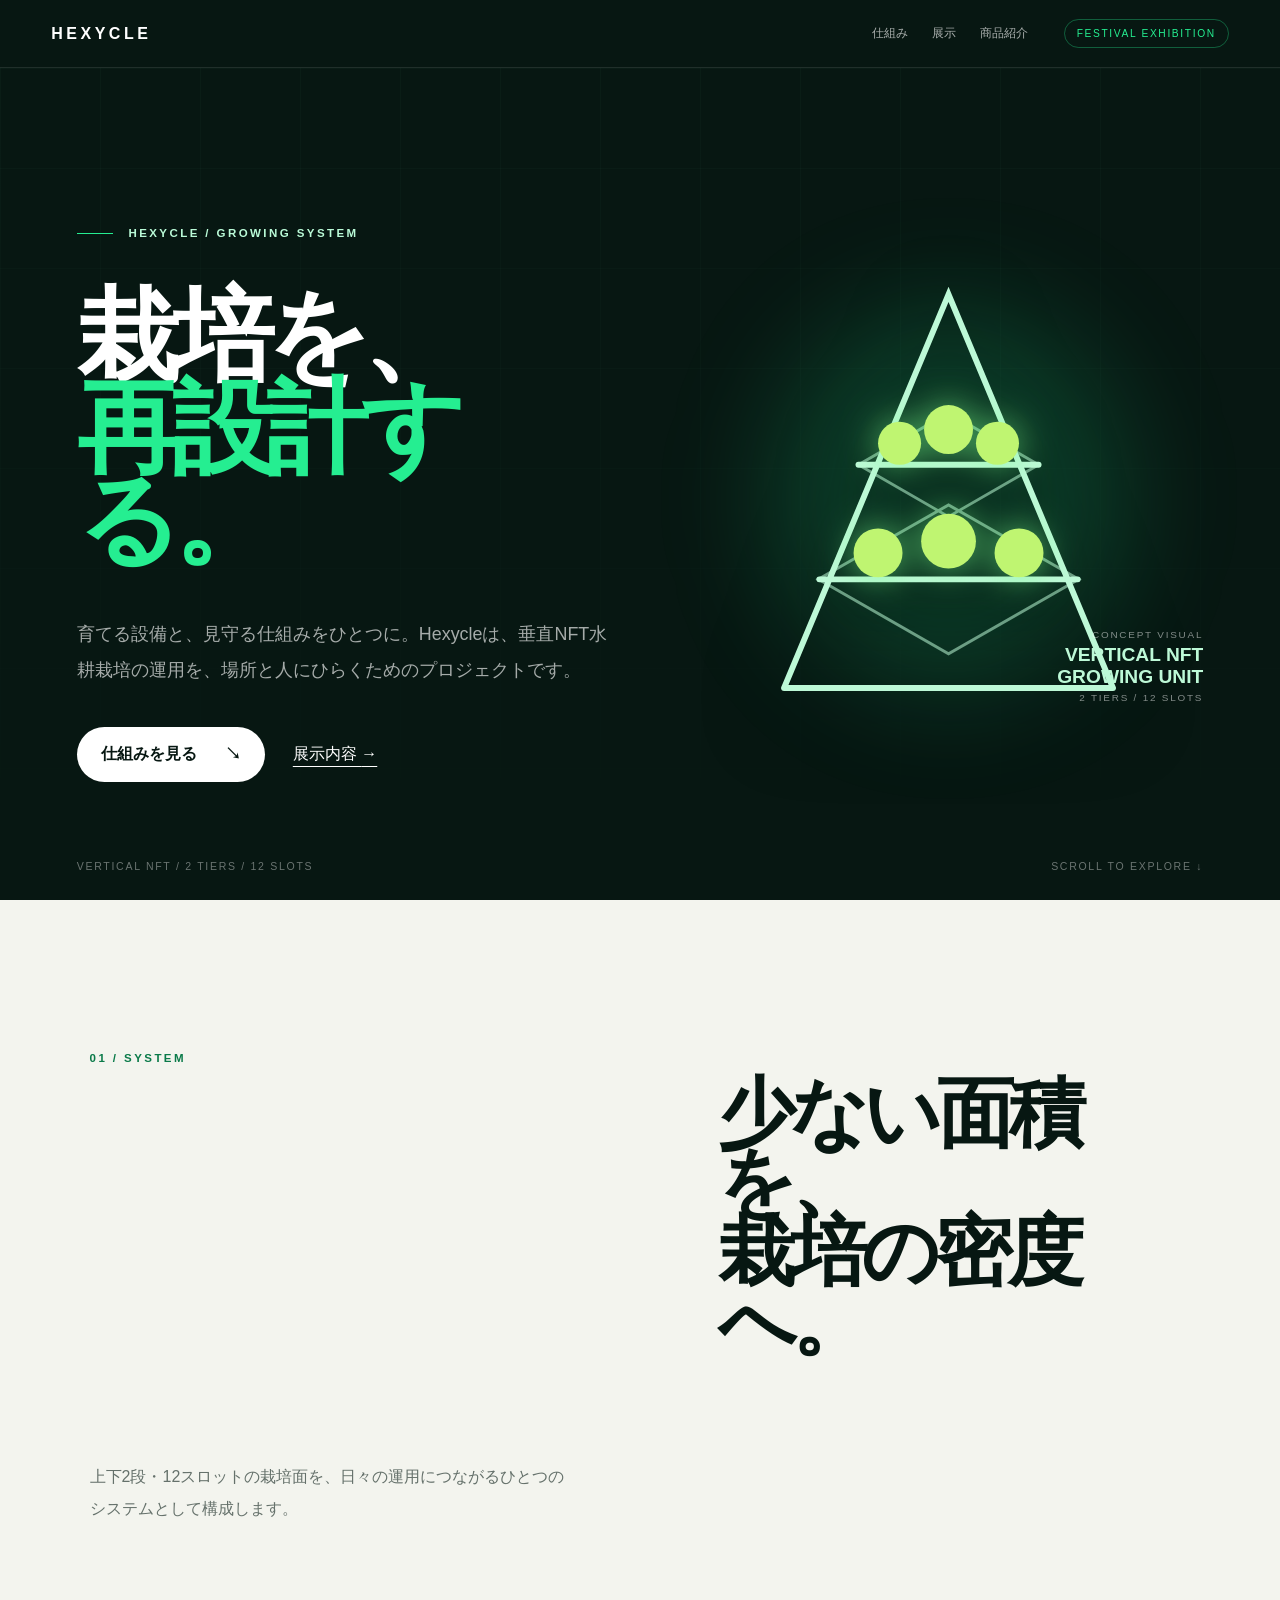
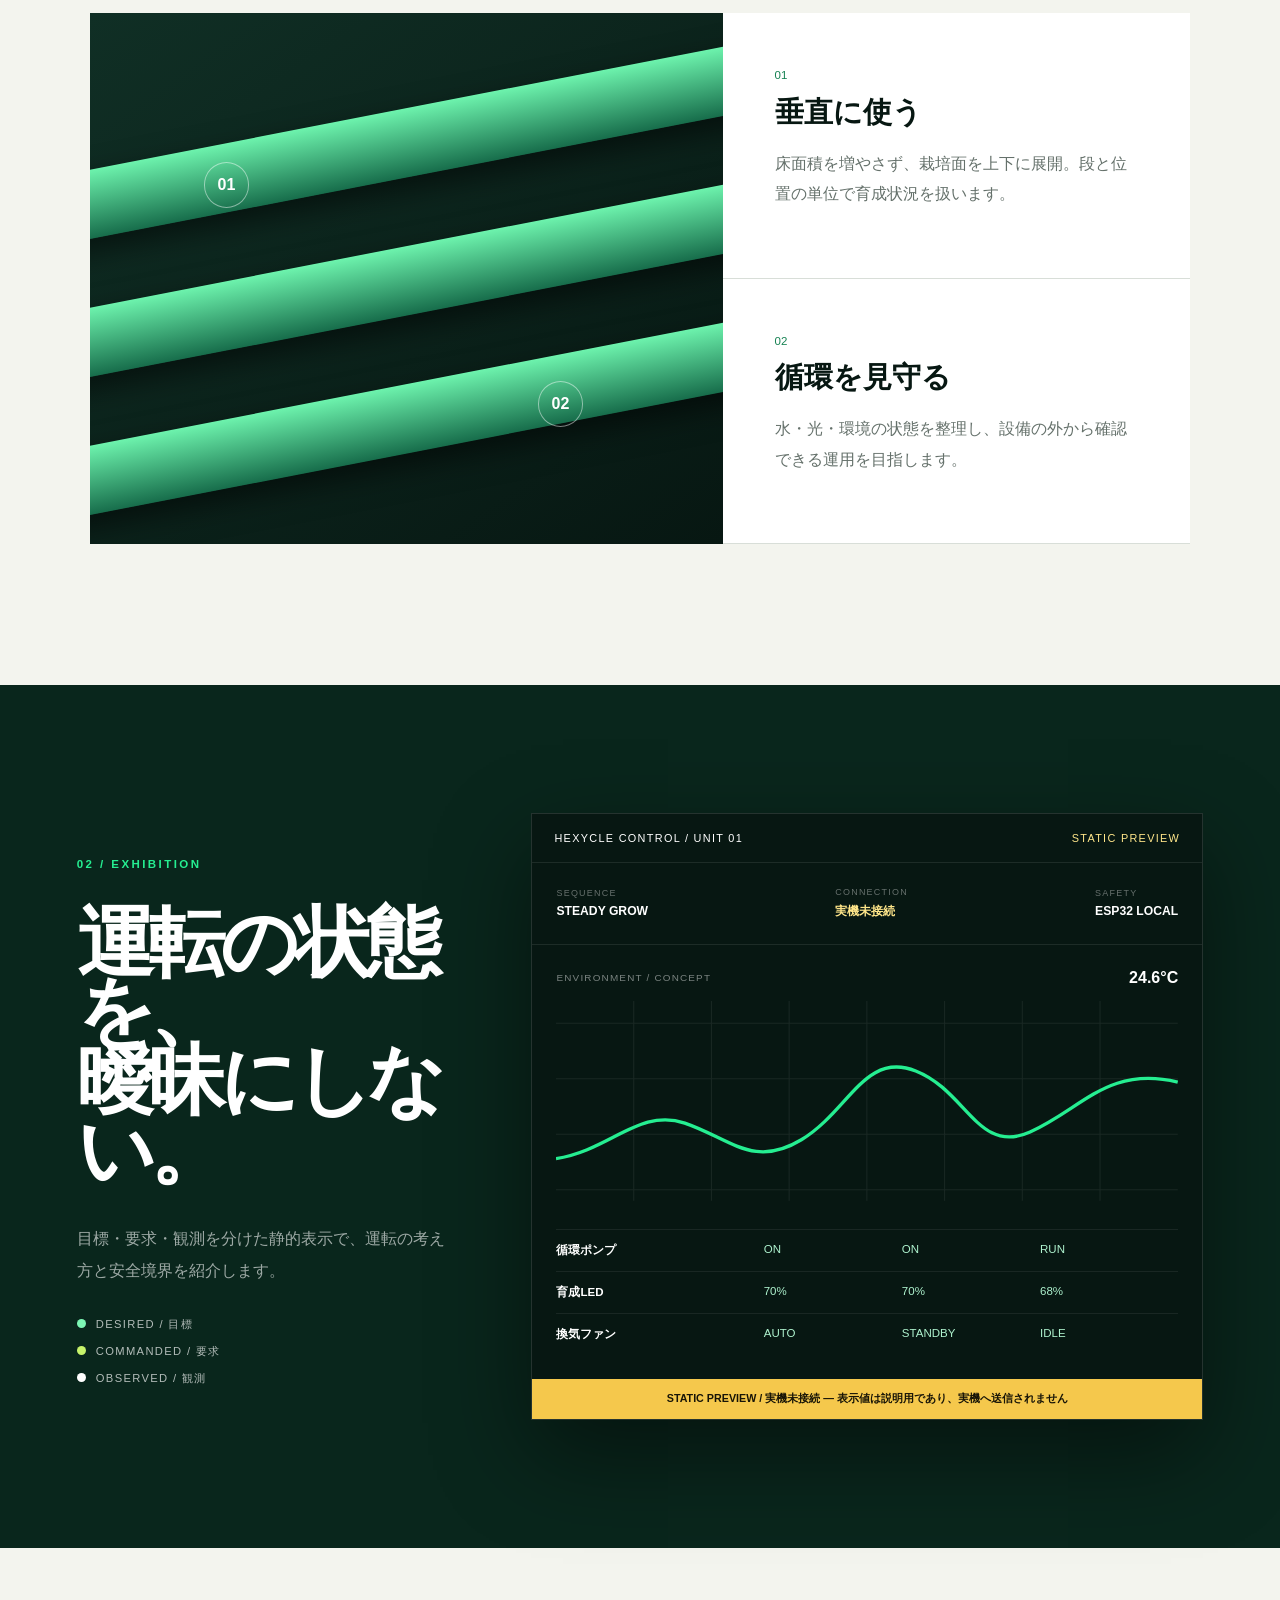
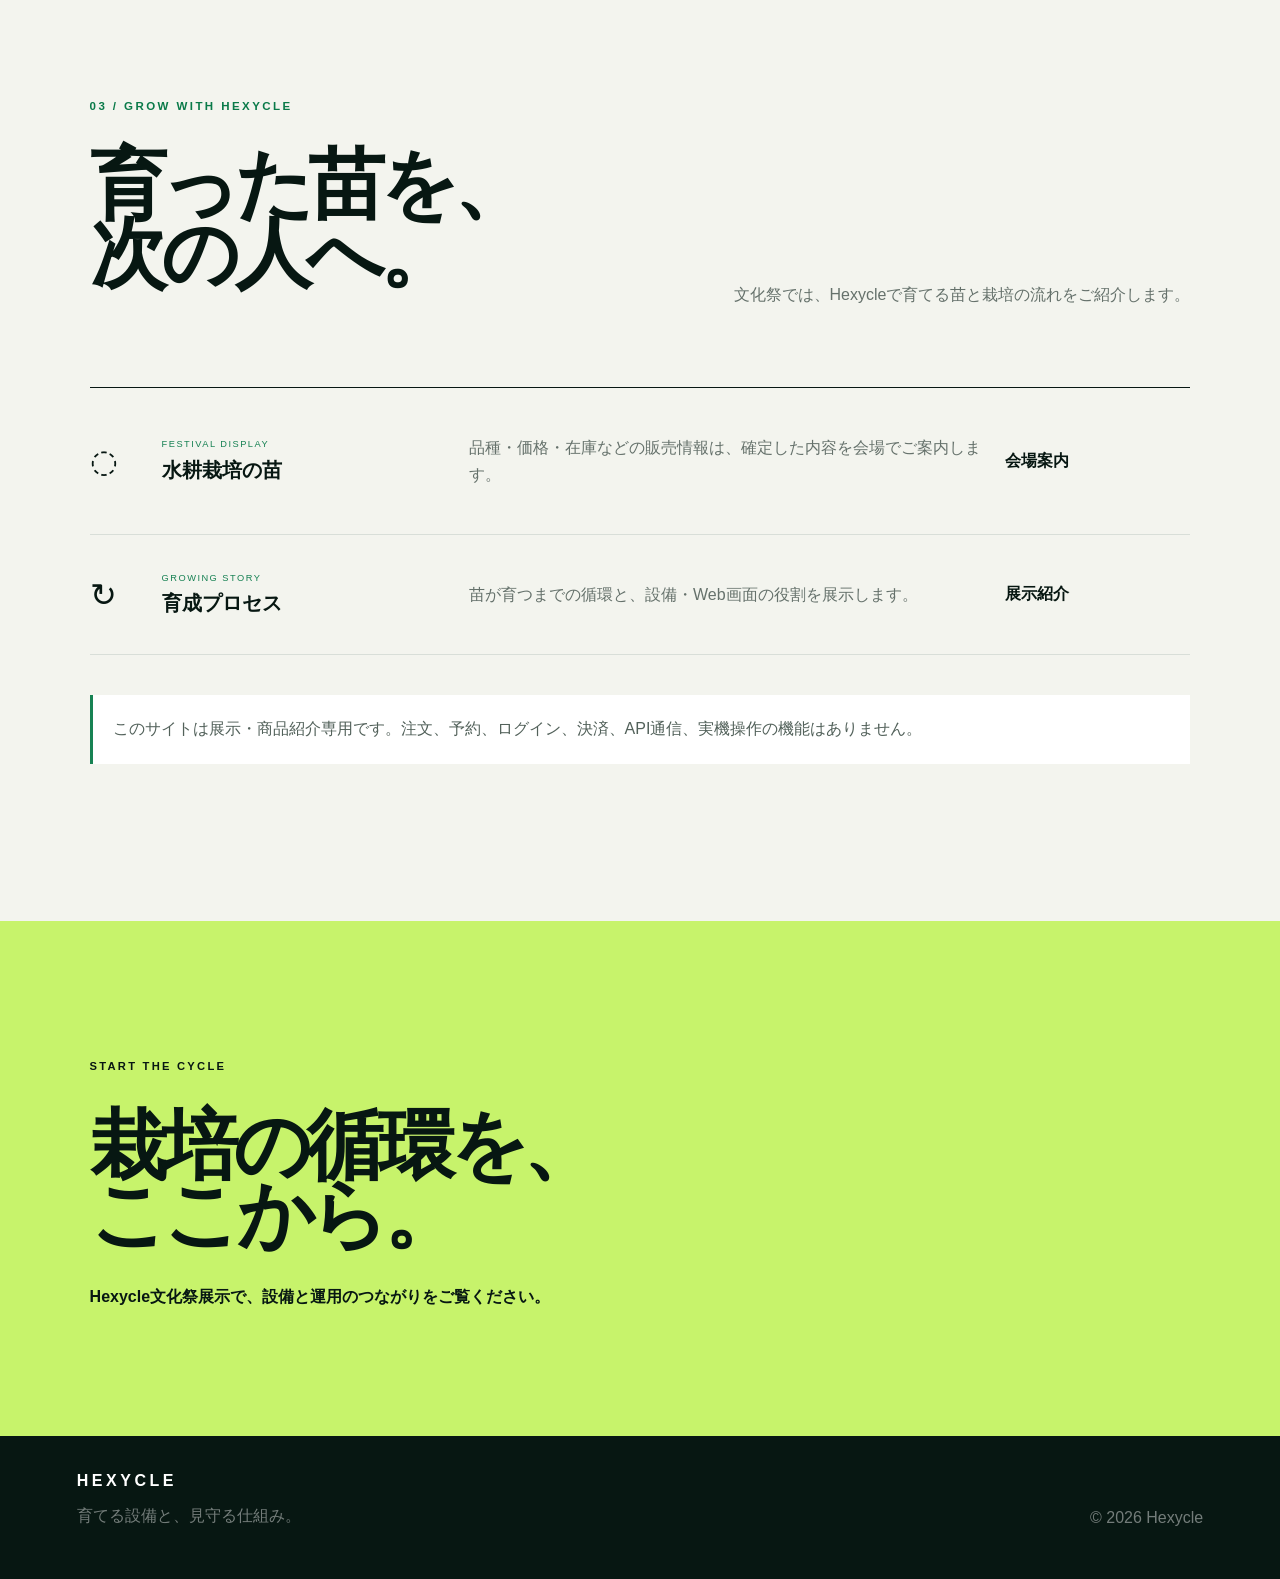
==== public-site/index.html @ 091924a6 "Add static Cloudflare Pages showcase" ====
<!doctype html>
<html lang="ja">
<head>
  <meta charset="utf-8">
  <meta name="viewport" content="width=device-width, initial-scale=1">
  <meta name="description" content="Hexycle文化祭展示。垂直NFT水耕栽培ユニットと運用コンセプトを紹介します。">
  <meta name="theme-color" content="#071712">
  <title>Hexycle | 栽培を、再設計する。</title>
  <link rel="stylesheet" href="./styles.css">
  <script src="./app.js" defer></script>
</head>
<body>
  <a class="skip" href="#main">本文へ移動</a>
  <header class="site-header">
    <a class="brand" href="#top" aria-label="Hexycle トップ">HEXYCLE</a>
    <nav aria-label="メインナビゲーション">
      <a href="#system">仕組み</a><a href="#showcase">展示</a><a href="#products">商品紹介</a>
    </nav>
    <span class="event-tag">FESTIVAL EXHIBITION</span>
  </header>

  <main id="main">
    <section id="top" class="hero">
      <div class="grid" aria-hidden="true"></div>
      <div class="hero-copy">
        <p class="eyebrow"><span></span> HEXYCLE / GROWING SYSTEM</p>
        <h1>栽培を、<br><em>再設計する。</em></h1>
        <p class="lead">育てる設備と、見守る仕組みをひとつに。Hexycleは、垂直NFT水耕栽培の運用を、場所と人にひらくためのプロジェクトです。</p>
        <div class="actions"><a class="button light" href="#system">仕組みを見る <span>↘</span></a><a class="text-link" href="#showcase">展示内容 <span>→</span></a></div>
      </div>
      <div class="render" role="img" aria-label="Hexycle栽培ユニットの抽象図。正式なCADレンダリング画像ではありません。">
        <div class="render-glow"></div>
        <svg viewBox="0 0 520 560" aria-hidden="true"><g fill="none" stroke="currentColor" stroke-linecap="round"><path class="frame" d="M92 476 260 74l168 402M128 365h264M168 248h184M92 476h336"/><path class="tray" d="m127 365 133 76 133-76-133-76-133 76Zm41-117 92 53 92-53-92-53-92 53Z"/></g><g class="plant"><circle cx="188" cy="338" r="25"/><circle cx="260" cy="326" r="28"/><circle cx="332" cy="338" r="25"/><circle cx="210" cy="226" r="22"/><circle cx="260" cy="212" r="25"/><circle cx="310" cy="226" r="22"/></g></svg>
        <p><span>CONCEPT VISUAL</span><strong>VERTICAL NFT<br>GROWING UNIT</strong><small>2 TIERS / 12 SLOTS</small></p>
      </div>
      <div class="hero-foot"><span>VERTICAL NFT / 2 TIERS / 12 SLOTS</span><a href="#system">SCROLL TO EXPLORE ↓</a></div>
    </section>

    <section id="system" class="section system reveal">
      <header><p class="index">01 / SYSTEM</p><h2>少ない面積を、<br>栽培の密度へ。</h2><p>上下2段・12スロットの栽培面を、日々の運用につながるひとつのシステムとして構成します。</p></header>
      <div class="detail">
        <div class="detail-visual" aria-hidden="true"><i></i><i></i><i></i><span>01</span><span>02</span></div>
        <div class="notes"><article><span>01</span><h3>垂直に使う</h3><p>床面積を増やさず、栽培面を上下に展開。段と位置の単位で育成状況を扱います。</p></article><article><span>02</span><h3>循環を見守る</h3><p>水・光・環境の状態を整理し、設備の外から確認できる運用を目指します。</p></article></div>
      </div>
    </section>

    <section id="showcase" class="console reveal">
      <div class="console-copy"><p class="index pale">02 / EXHIBITION</p><h2>運転の状態を、<br>曖昧にしない。</h2><p>目標・要求・観測を分けた静的表示で、運転の考え方と安全境界を紹介します。</p><div class="legend"><span><i class="desired"></i>DESIRED / 目標</span><span><i class="commanded"></i>COMMANDED / 要求</span><span><i class="observed"></i>OBSERVED / 観測</span></div></div>
      <div class="console-ui" aria-label="自動運転画面の静的な展示プレビュー">
        <div class="console-bar"><span>HEXYCLE CONTROL / UNIT 01</span><em>STATIC PREVIEW</em></div>
        <div class="status"><div><small>SEQUENCE</small><strong>STEADY GROW</strong></div><div><small>CONNECTION</small><strong class="warning">実機未接続</strong></div><div><small>SAFETY</small><strong>ESP32 LOCAL</strong></div></div>
        <div class="chart"><div><span>ENVIRONMENT / CONCEPT</span><strong>24.6°C</strong></div><svg viewBox="0 0 560 180" role="img" aria-label="説明用の環境値グラフ"><path class="chart-grid" d="M0 20H560M0 70H560M0 120H560M0 170H560M70 0V180M140 0V180M210 0V180M280 0V180M350 0V180M420 0V180M490 0V180"/><path class="chart-line" d="M0 142C48 135 75 96 116 110s62 41 105 15 57-80 103-62 56 76 103 55 70-60 133-45"/></svg></div>
        <div class="states"><div><strong>循環ポンプ</strong><span>ON</span><span>ON</span><span>RUN</span></div><div><strong>育成LED</strong><span>70%</span><span>70%</span><span>68%</span></div><div><strong>換気ファン</strong><span>AUTO</span><span>STANDBY</span><span>IDLE</span></div></div>
        <p class="boundary">STATIC PREVIEW / 実機未接続 — 表示値は説明用であり、実機へ送信されません</p>
      </div>
    </section>

    <section id="products" class="section products reveal">
      <div class="products-heading"><div><p class="index">03 / GROW WITH HEXYCLE</p><h2>育った苗を、<br>次の人へ。</h2></div><p>文化祭では、Hexycleで育てる苗と栽培の流れをご紹介します。</p></div>
      <div class="product-list">
        <article><span class="mark">◌</span><div><small>FESTIVAL DISPLAY</small><h3>水耕栽培の苗</h3></div><p>品種・価格・在庫などの販売情報は、確定した内容を会場でご案内します。</p><strong>会場案内</strong></article>
        <article><span class="mark">↻</span><div><small>GROWING STORY</small><h3>育成プロセス</h3></div><p>苗が育つまでの循環と、設備・Web画面の役割を展示します。</p><strong>展示紹介</strong></article>
      </div>
      <p class="notice">このサイトは展示・商品紹介専用です。注文、予約、ログイン、決済、API通信、実機操作の機能はありません。</p>
    </section>

    <section class="closing reveal"><p>START THE CYCLE</p><h2>栽培の循環を、<br>ここから。</h2><span>Hexycle文化祭展示で、設備と運用のつながりをご覧ください。</span></section>
  </main>
  <footer><div><strong>HEXYCLE</strong><p>育てる設備と、見守る仕組み。</p></div><p>© <span id="year">2026</span> Hexycle</p></footer>
</body>
</html>
---- public-site/styles.css ----
:root{--ink:#071712;--green:#25ee91;--lime:#c7f36b;--paper:#f3f4ee;--muted:#65716b;--line:#d8ded8}*{box-sizing:border-box}html{scroll-behavior:smooth}body{margin:0;background:var(--paper);color:var(--ink);font-family:Inter,"Noto Sans JP","Yu Gothic",Meiryo,sans-serif;font-feature-settings:"palt" 1}a{color:inherit}.skip{position:fixed;left:1rem;top:-4rem;z-index:100;background:#fff;padding:.75rem 1rem}.skip:focus{top:1rem}.site-header{height:68px;padding:0 clamp(20px,4vw,64px);display:flex;align-items:center;gap:36px;background:var(--ink);color:#fff;border-bottom:1px solid #ffffff1a}.brand{font-weight:900;letter-spacing:.22em;text-decoration:none}.site-header nav{display:flex;gap:24px;margin-left:auto}.site-header nav a{font-size:.78rem;text-decoration:none;color:#ffffffa6}.site-header nav a:hover{color:#fff}.event-tag{font-size:.64rem;letter-spacing:.16em;color:var(--green);border:1px solid #25ee9155;border-radius:99px;padding:8px 12px}.hero{position:relative;min-height:calc(100vh - 68px);padding:clamp(72px,9vw,140px) clamp(20px,6vw,90px) 86px;display:grid;grid-template-columns:1.03fr .97fr;align-items:center;gap:6vw;overflow:hidden;background:var(--ink);color:#fff}.grid{position:absolute;inset:0;opacity:.22;background-image:linear-gradient(#8affc61f 1px,transparent 1px),linear-gradient(90deg,#8affc61f 1px,transparent 1px);background-size:100px 100px;mask-image:linear-gradient(to bottom,#000,transparent)}.hero-copy,.render{position:relative;z-index:1}.eyebrow,.index{font-size:.72rem;font-weight:900;letter-spacing:.21em}.eyebrow{color:#bafbd8}.eyebrow span{display:inline-block;width:36px;height:1px;background:var(--green);vertical-align:middle;margin-right:10px}.hero h1,.section h2,.console h2,.closing h2{margin:.5em 0;font-size:clamp(3.6rem,8vw,8.5rem);line-height:.9;letter-spacing:-.07em}.hero h1 em{color:var(--green);font-style:normal}.lead{max-width:620px;color:#ffffffa3;line-height:2;font-size:clamp(1rem,1.4vw,1.18rem)}.actions{display:flex;align-items:center;gap:28px;margin-top:38px}.button{display:inline-flex;gap:28px;align-items:center;padding:17px 24px;border-radius:99px;font-weight:900;text-decoration:none}.button.light{background:#fff;color:var(--ink)}.text-link{text-underline-offset:7px}.render{color:#bdf9d7}.render-glow{position:absolute;inset:15%;background:#21e99030;filter:blur(55px);border-radius:50%}.render svg{position:relative;width:100%;filter:drop-shadow(0 20px 40px #0008)}.frame{stroke-width:6}.tray{stroke-width:3;opacity:.55}.plant{fill:#bff571;filter:drop-shadow(0 0 18px #78fb88aa)}.render p{position:absolute;right:0;bottom:10%;display:grid;gap:4px;text-align:right}.render p span,.render p small{font-size:.62rem;letter-spacing:.18em;color:#ffffff80}.render p strong{font-size:1.2rem}.hero-foot{position:absolute;z-index:1;bottom:28px;left:clamp(20px,6vw,90px);right:clamp(20px,6vw,90px);display:flex;justify-content:space-between;color:#ffffff66;font-size:.66rem;letter-spacing:.16em}.hero-foot a{text-decoration:none}.section{padding:clamp(84px,11vw,160px) clamp(20px,7vw,110px)}.section>header{display:grid;grid-template-columns:1.1fr .9fr;gap:4vw}.section h2,.console h2,.closing h2{font-size:clamp(3rem,6vw,6.8rem)}.section header>p:last-child,.products-heading>p{align-self:end;max-width:480px;line-height:2;color:var(--muted)}.index{color:#0a7a49}.detail{margin-top:72px;display:grid;grid-template-columns:1.15fr .85fr;min-height:480px}.detail-visual{position:relative;overflow:hidden;background:linear-gradient(145deg,#102f25,#071712)}.detail-visual i{position:absolute;width:120%;height:68px;left:-10%;background:linear-gradient(#6df3ad,#176d4b);transform:rotate(-11deg);box-shadow:0 12px 30px #0008}.detail-visual i:nth-child(1){top:18%}.detail-visual i:nth-child(2){top:44%}.detail-visual i:nth-child(3){top:70%}.detail-visual span{position:absolute;color:#fff;font-weight:900;border:1px solid #ffffff77;border-radius:50%;padding:13px}.detail-visual span:nth-of-type(1){left:18%;top:28%}.detail-visual span:nth-of-type(2){right:22%;bottom:22%}.notes{display:grid;background:#fff}.notes article{padding:52px;border-bottom:1px solid var(--line)}.notes article>span{font-size:.72rem;color:#178253}.notes h3{font-size:1.8rem;margin:.6rem 0}.notes p{color:var(--muted);line-height:1.9}.console{padding:clamp(84px,10vw,150px) clamp(20px,6vw,90px);background:#09261c;color:#fff;display:grid;grid-template-columns:.72fr 1.28fr;gap:6vw;align-items:center}.pale{color:var(--green)}.console-copy>p:not(.index){color:#ffffff9a;line-height:2}.legend{display:grid;gap:12px;margin-top:30px;font-size:.7rem;letter-spacing:.12em;color:#ffffffb0}.legend i{display:inline-block;width:9px;height:9px;border-radius:50%;margin-right:10px}.desired{background:#7cf6b4}.commanded{background:#c7f36b}.observed{background:#fff}.console-ui{background:#071712;border:1px solid #ffffff1f;box-shadow:0 35px 90px #0007}.console-bar,.status,.chart>div{display:flex;justify-content:space-between;align-items:center}.console-bar{padding:18px 22px;border-bottom:1px solid #ffffff17;font-size:.68rem;letter-spacing:.12em}.console-bar em{color:#ffe68a;font-style:normal}.status{padding:24px;border-bottom:1px solid #ffffff17;gap:18px}.status div{display:grid;gap:6px}.status small{font-size:.56rem;color:#ffffff62;letter-spacing:.14em}.status strong{font-size:.76rem}.warning{color:#ffe68a}.chart{padding:24px}.chart>div span{font-size:.62rem;color:#ffffff77;letter-spacing:.12em}.chart svg{width:100%;height:auto;margin-top:14px}.chart-grid{stroke:#ffffff12;fill:none}.chart-line{stroke:var(--green);stroke-width:3;fill:none}.states{padding:0 24px 24px}.states div{display:grid;grid-template-columns:1.5fr repeat(3,1fr);padding:13px 0;border-top:1px solid #ffffff12;font-size:.72rem}.states span{color:#aef2ce}.boundary{margin:0;padding:13px 20px;background:#f5c84c;color:#171407;text-align:center;font-size:.67rem;font-weight:900}.products-heading{display:flex;justify-content:space-between;gap:40px}.product-list{margin-top:60px;border-top:1px solid var(--ink)}.product-list article{display:grid;grid-template-columns:50px 1fr 1.8fr .65fr;gap:22px;align-items:center;padding:30px 0;border-bottom:1px solid var(--line)}.mark{font-size:2rem}.product-list small{font-size:.58rem;letter-spacing:.16em;color:#158052}.product-list h3{margin:.35rem 0;font-size:1.25rem}.product-list p{color:var(--muted);line-height:1.7}.notice{margin-top:40px;padding:20px;border-left:3px solid #178253;background:#fff;color:#52615a;line-height:1.8}.closing{padding:clamp(80px,10vw,140px) clamp(20px,7vw,110px);background:var(--lime)}.closing>p{font-size:.7rem;font-weight:900;letter-spacing:.2em}.closing span{font-weight:700}.closing h2{max-width:1000px}footer{padding:36px clamp(20px,6vw,90px);background:var(--ink);color:#fff;display:flex;align-items:end;justify-content:space-between}footer strong{letter-spacing:.22em}footer p{color:#ffffff70}.reveal{opacity:0;transform:translateY(24px);transition:opacity .7s ease,transform .7s ease}.reveal.visible{opacity:1;transform:none}@media(max-width:800px){.site-header nav{display:none}.event-tag{margin-left:auto}.hero{grid-template-columns:1fr;padding-top:68px}.hero h1{font-size:clamp(3.4rem,16vw,6rem)}.render{max-width:540px}.hero-foot{display:none}.section>header,.detail,.console{grid-template-columns:1fr}.detail{min-height:0}.detail-visual{min-height:370px}.console-ui{margin-top:20px}.products-heading{display:block}.product-list article{grid-template-columns:40px 1fr}.product-list article>p,.product-list article>strong{grid-column:2}.product-list article>strong{text-align:left}.closing h2{font-size:clamp(3.3rem,15vw,6rem)}}@media(prefers-reduced-motion:reduce){html{scroll-behavior:auto}.reveal{opacity:1;transform:none;transition:none}}
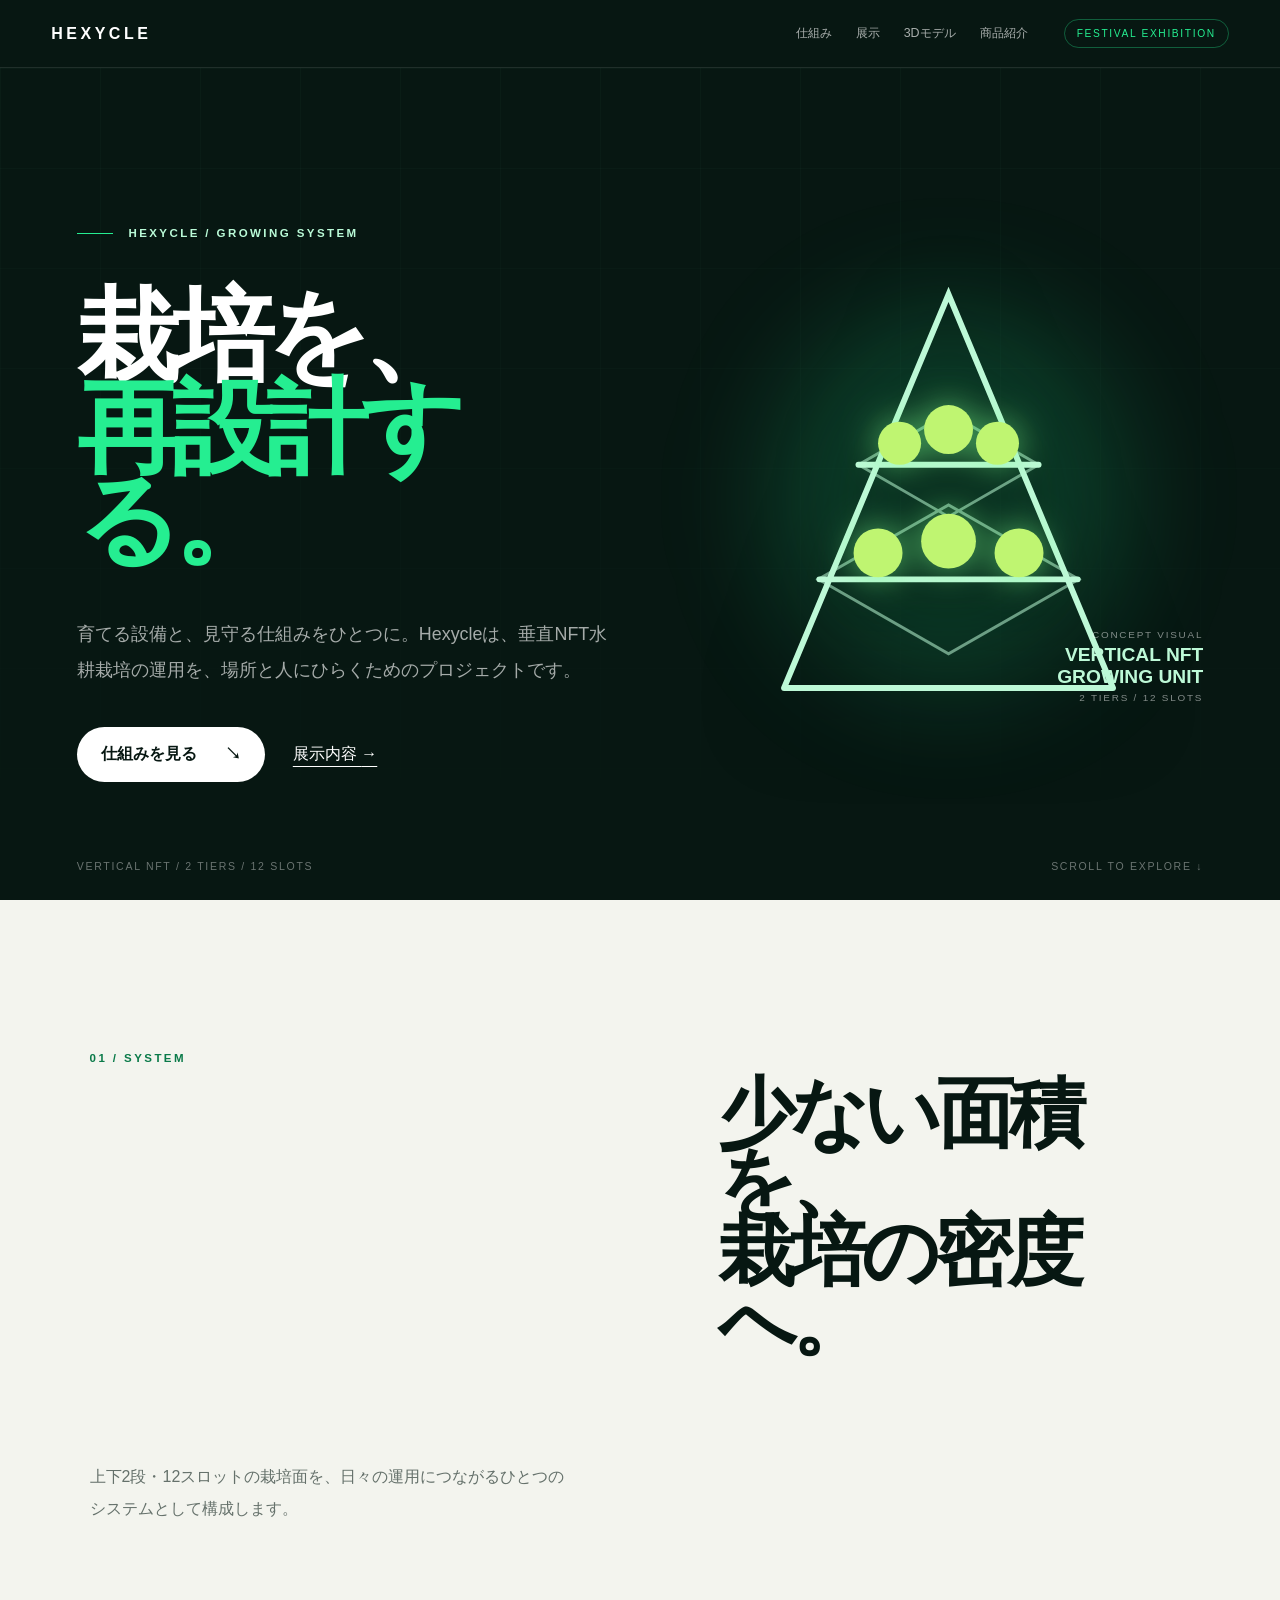
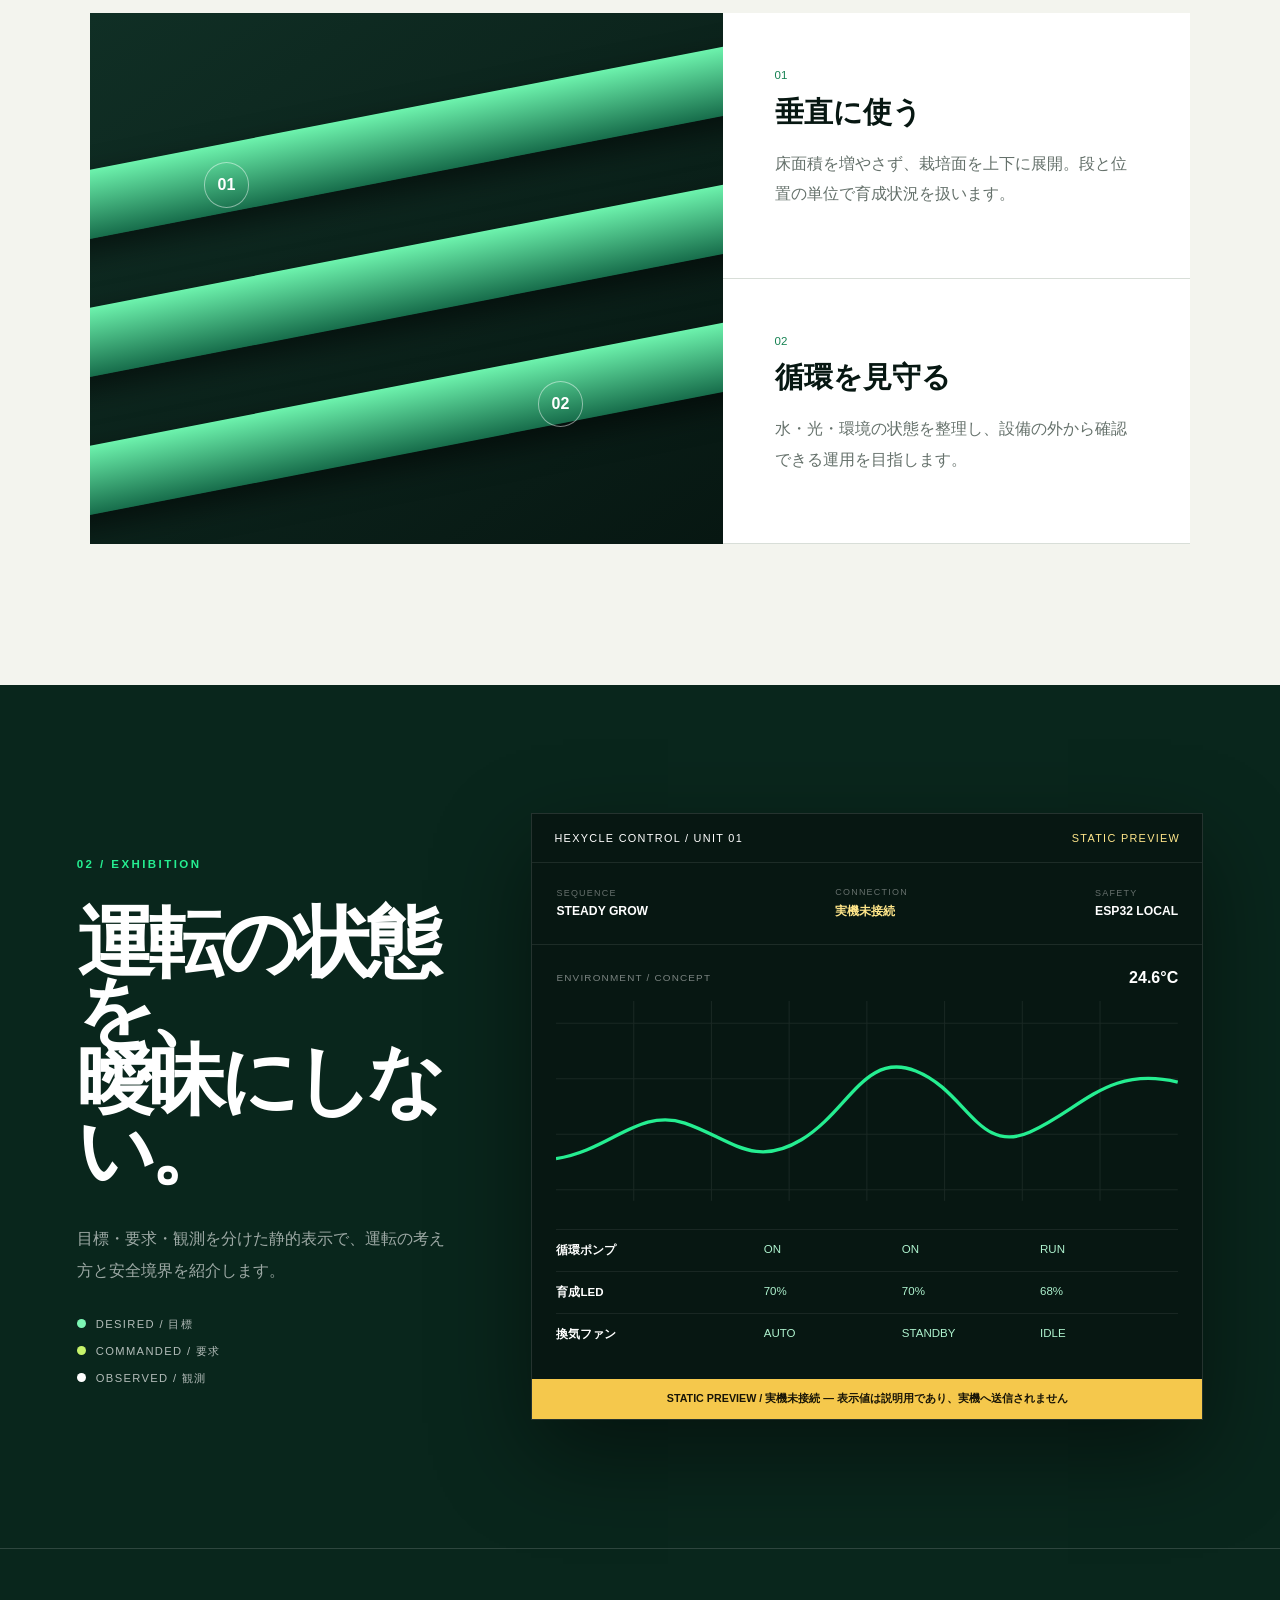
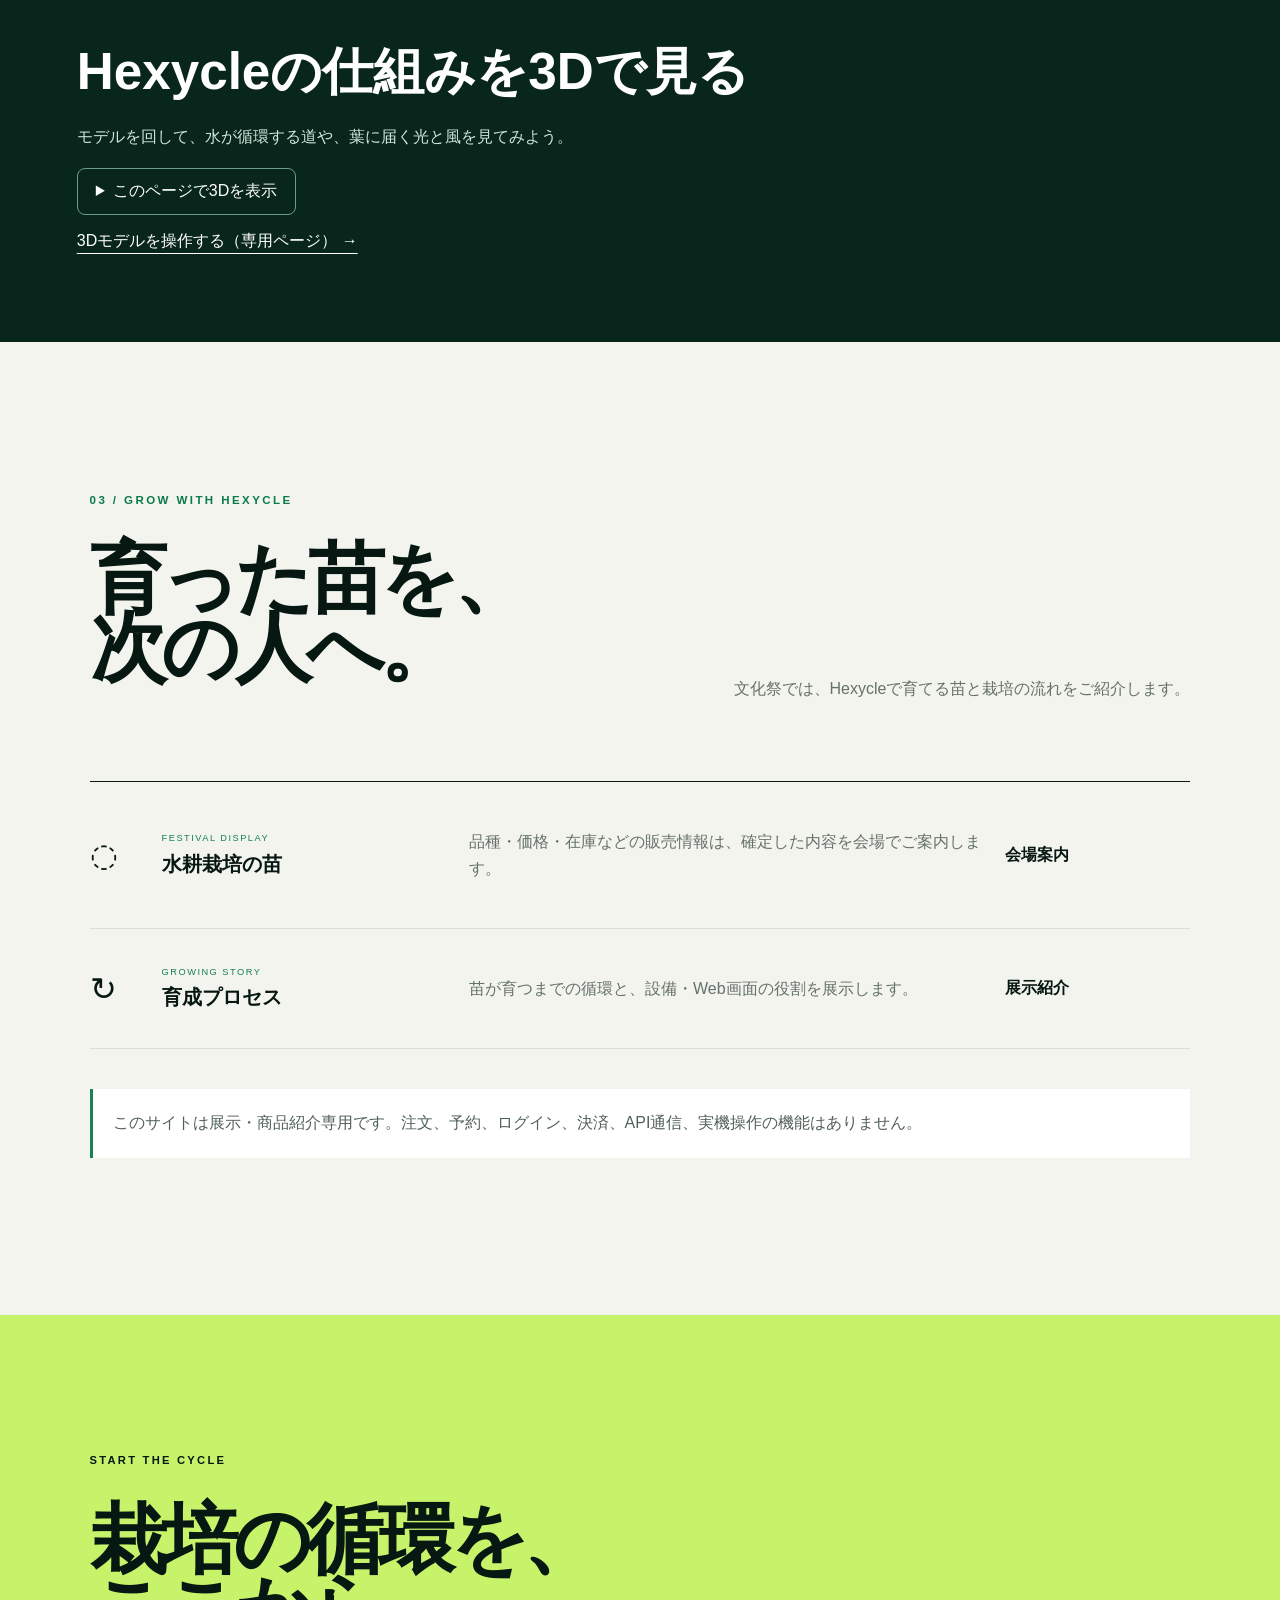
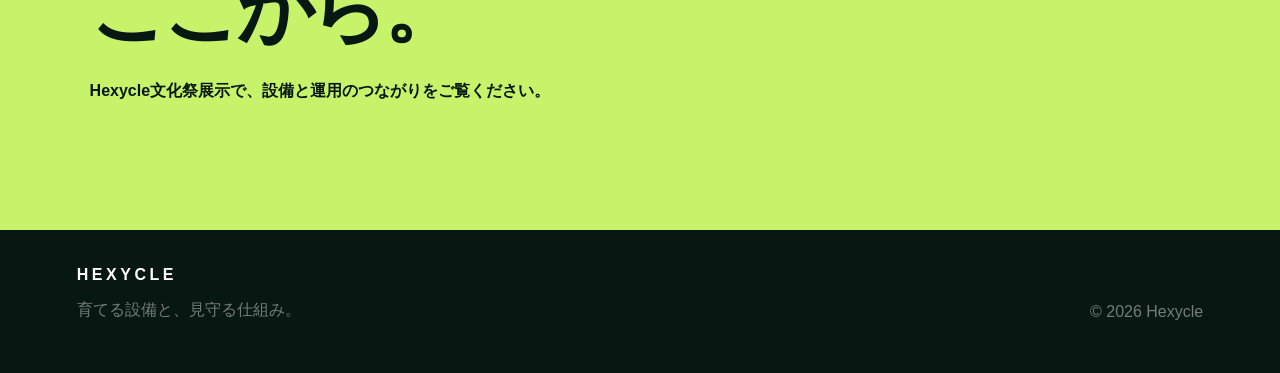
==== commit 744de380: "Integrate Hexycle 3D Explorer into the showcase" ====
--- a/public-site/index.html
+++ b/public-site/index.html
@@ -14,7 +14,7 @@
   <header class="site-header">
     <a class="brand" href="#top" aria-label="Hexycle トップ">HEXYCLE</a>
     <nav aria-label="メインナビゲーション">
-      <a href="#system">仕組み</a><a href="#showcase">展示</a><a href="#products">商品紹介</a>
+      <a href="#system">仕組み</a><a href="#showcase">展示</a><a href="#explorer">3Dモデル</a><a href="#products">商品紹介</a>
     </nav>
     <span class="event-tag">FESTIVAL EXHIBITION</span>
   </header>
@@ -44,7 +44,8 @@
       </div>
     </section>
 
-    <section id="showcase" class="console reveal">
+    <section id="showcase" aria-label="展示">
+      <div class="console reveal">
       <div class="console-copy"><p class="index pale">02 / EXHIBITION</p><h2>運転の状態を、<br>曖昧にしない。</h2><p>目標・要求・観測を分けた静的表示で、運転の考え方と安全境界を紹介します。</p><div class="legend"><span><i class="desired"></i>DESIRED / 目標</span><span><i class="commanded"></i>COMMANDED / 要求</span><span><i class="observed"></i>OBSERVED / 観測</span></div></div>
       <div class="console-ui" aria-label="自動運転画面の静的な展示プレビュー">
         <div class="console-bar"><span>HEXYCLE CONTROL / UNIT 01</span><em>STATIC PREVIEW</em></div>
@@ -53,6 +54,18 @@
         <div class="states"><div><strong>循環ポンプ</strong><span>ON</span><span>ON</span><span>RUN</span></div><div><strong>育成LED</strong><span>70%</span><span>70%</span><span>68%</span></div><div><strong>換気ファン</strong><span>AUTO</span><span>STANDBY</span><span>IDLE</span></div></div>
         <p class="boundary">STATIC PREVIEW / 実機未接続 — 表示値は説明用であり、実機へ送信されません</p>
       </div>
+      </div>
+      <section class="explorer-showcase" id="explorer" aria-labelledby="explorer-heading">
+        <h2 id="explorer-heading">Hexycleの仕組みを3Dで見る</h2>
+        <p>モデルを回して、水が循環する道や、葉に届く光と風を見てみよう。</p>
+        <details id="explorer-panel" hidden>
+          <summary>このページで3Dを表示</summary>
+          <template id="explorer-template">
+            <iframe src="./explorer/" title="Hexycle 3D Explorer（説明用モデル）" allow="fullscreen" allowfullscreen></iframe>
+          </template>
+        </details>
+        <a class="text-link" href="./explorer/">3Dモデルを操作する（専用ページ） →</a>
+      </section>
     </section>
 
     <section id="products" class="section products reveal">
--- a/public-site/styles.css
+++ b/public-site/styles.css
@@ -1 +1,28 @@
 :root{--ink:#071712;--green:#25ee91;--lime:#c7f36b;--paper:#f3f4ee;--muted:#65716b;--line:#d8ded8}*{box-sizing:border-box}html{scroll-behavior:smooth}body{margin:0;background:var(--paper);color:var(--ink);font-family:Inter,"Noto Sans JP","Yu Gothic",Meiryo,sans-serif;font-feature-settings:"palt" 1}a{color:inherit}.skip{position:fixed;left:1rem;top:-4rem;z-index:100;background:#fff;padding:.75rem 1rem}.skip:focus{top:1rem}.site-header{height:68px;padding:0 clamp(20px,4vw,64px);display:flex;align-items:center;gap:36px;background:var(--ink);color:#fff;border-bottom:1px solid #ffffff1a}.brand{font-weight:900;letter-spacing:.22em;text-decoration:none}.site-header nav{display:flex;gap:24px;margin-left:auto}.site-header nav a{font-size:.78rem;text-decoration:none;color:#ffffffa6}.site-header nav a:hover{color:#fff}.event-tag{font-size:.64rem;letter-spacing:.16em;color:var(--green);border:1px solid #25ee9155;border-radius:99px;padding:8px 12px}.hero{position:relative;min-height:calc(100vh - 68px);padding:clamp(72px,9vw,140px) clamp(20px,6vw,90px) 86px;display:grid;grid-template-columns:1.03fr .97fr;align-items:center;gap:6vw;overflow:hidden;background:var(--ink);color:#fff}.grid{position:absolute;inset:0;opacity:.22;background-image:linear-gradient(#8affc61f 1px,transparent 1px),linear-gradient(90deg,#8affc61f 1px,transparent 1px);background-size:100px 100px;mask-image:linear-gradient(to bottom,#000,transparent)}.hero-copy,.render{position:relative;z-index:1}.eyebrow,.index{font-size:.72rem;font-weight:900;letter-spacing:.21em}.eyebrow{color:#bafbd8}.eyebrow span{display:inline-block;width:36px;height:1px;background:var(--green);vertical-align:middle;margin-right:10px}.hero h1,.section h2,.console h2,.closing h2{margin:.5em 0;font-size:clamp(3.6rem,8vw,8.5rem);line-height:.9;letter-spacing:-.07em}.hero h1 em{color:var(--green);font-style:normal}.lead{max-width:620px;color:#ffffffa3;line-height:2;font-size:clamp(1rem,1.4vw,1.18rem)}.actions{display:flex;align-items:center;gap:28px;margin-top:38px}.button{display:inline-flex;gap:28px;align-items:center;padding:17px 24px;border-radius:99px;font-weight:900;text-decoration:none}.button.light{background:#fff;color:var(--ink)}.text-link{text-underline-offset:7px}.render{color:#bdf9d7}.render-glow{position:absolute;inset:15%;background:#21e99030;filter:blur(55px);border-radius:50%}.render svg{position:relative;width:100%;filter:drop-shadow(0 20px 40px #0008)}.frame{stroke-width:6}.tray{stroke-width:3;opacity:.55}.plant{fill:#bff571;filter:drop-shadow(0 0 18px #78fb88aa)}.render p{position:absolute;right:0;bottom:10%;display:grid;gap:4px;text-align:right}.render p span,.render p small{font-size:.62rem;letter-spacing:.18em;color:#ffffff80}.render p strong{font-size:1.2rem}.hero-foot{position:absolute;z-index:1;bottom:28px;left:clamp(20px,6vw,90px);right:clamp(20px,6vw,90px);display:flex;justify-content:space-between;color:#ffffff66;font-size:.66rem;letter-spacing:.16em}.hero-foot a{text-decoration:none}.section{padding:clamp(84px,11vw,160px) clamp(20px,7vw,110px)}.section>header{display:grid;grid-template-columns:1.1fr .9fr;gap:4vw}.section h2,.console h2,.closing h2{font-size:clamp(3rem,6vw,6.8rem)}.section header>p:last-child,.products-heading>p{align-self:end;max-width:480px;line-height:2;color:var(--muted)}.index{color:#0a7a49}.detail{margin-top:72px;display:grid;grid-template-columns:1.15fr .85fr;min-height:480px}.detail-visual{position:relative;overflow:hidden;background:linear-gradient(145deg,#102f25,#071712)}.detail-visual i{position:absolute;width:120%;height:68px;left:-10%;background:linear-gradient(#6df3ad,#176d4b);transform:rotate(-11deg);box-shadow:0 12px 30px #0008}.detail-visual i:nth-child(1){top:18%}.detail-visual i:nth-child(2){top:44%}.detail-visual i:nth-child(3){top:70%}.detail-visual span{position:absolute;color:#fff;font-weight:900;border:1px solid #ffffff77;border-radius:50%;padding:13px}.detail-visual span:nth-of-type(1){left:18%;top:28%}.detail-visual span:nth-of-type(2){right:22%;bottom:22%}.notes{display:grid;background:#fff}.notes article{padding:52px;border-bottom:1px solid var(--line)}.notes article>span{font-size:.72rem;color:#178253}.notes h3{font-size:1.8rem;margin:.6rem 0}.notes p{color:var(--muted);line-height:1.9}.console{padding:clamp(84px,10vw,150px) clamp(20px,6vw,90px);background:#09261c;color:#fff;display:grid;grid-template-columns:.72fr 1.28fr;gap:6vw;align-items:center}.pale{color:var(--green)}.console-copy>p:not(.index){color:#ffffff9a;line-height:2}.legend{display:grid;gap:12px;margin-top:30px;font-size:.7rem;letter-spacing:.12em;color:#ffffffb0}.legend i{display:inline-block;width:9px;height:9px;border-radius:50%;margin-right:10px}.desired{background:#7cf6b4}.commanded{background:#c7f36b}.observed{background:#fff}.console-ui{background:#071712;border:1px solid #ffffff1f;box-shadow:0 35px 90px #0007}.console-bar,.status,.chart>div{display:flex;justify-content:space-between;align-items:center}.console-bar{padding:18px 22px;border-bottom:1px solid #ffffff17;font-size:.68rem;letter-spacing:.12em}.console-bar em{color:#ffe68a;font-style:normal}.status{padding:24px;border-bottom:1px solid #ffffff17;gap:18px}.status div{display:grid;gap:6px}.status small{font-size:.56rem;color:#ffffff62;letter-spacing:.14em}.status strong{font-size:.76rem}.warning{color:#ffe68a}.chart{padding:24px}.chart>div span{font-size:.62rem;color:#ffffff77;letter-spacing:.12em}.chart svg{width:100%;height:auto;margin-top:14px}.chart-grid{stroke:#ffffff12;fill:none}.chart-line{stroke:var(--green);stroke-width:3;fill:none}.states{padding:0 24px 24px}.states div{display:grid;grid-template-columns:1.5fr repeat(3,1fr);padding:13px 0;border-top:1px solid #ffffff12;font-size:.72rem}.states span{color:#aef2ce}.boundary{margin:0;padding:13px 20px;background:#f5c84c;color:#171407;text-align:center;font-size:.67rem;font-weight:900}.products-heading{display:flex;justify-content:space-between;gap:40px}.product-list{margin-top:60px;border-top:1px solid var(--ink)}.product-list article{display:grid;grid-template-columns:50px 1fr 1.8fr .65fr;gap:22px;align-items:center;padding:30px 0;border-bottom:1px solid var(--line)}.mark{font-size:2rem}.product-list small{font-size:.58rem;letter-spacing:.16em;color:#158052}.product-list h3{margin:.35rem 0;font-size:1.25rem}.product-list p{color:var(--muted);line-height:1.7}.notice{margin-top:40px;padding:20px;border-left:3px solid #178253;background:#fff;color:#52615a;line-height:1.8}.closing{padding:clamp(80px,10vw,140px) clamp(20px,7vw,110px);background:var(--lime)}.closing>p{font-size:.7rem;font-weight:900;letter-spacing:.2em}.closing span{font-weight:700}.closing h2{max-width:1000px}footer{padding:36px clamp(20px,6vw,90px);background:var(--ink);color:#fff;display:flex;align-items:end;justify-content:space-between}footer strong{letter-spacing:.22em}footer p{color:#ffffff70}.reveal{opacity:0;transform:translateY(24px);transition:opacity .7s ease,transform .7s ease}.reveal.visible{opacity:1;transform:none}@media(max-width:800px){.site-header nav{display:none}.event-tag{margin-left:auto}.hero{grid-template-columns:1fr;padding-top:68px}.hero h1{font-size:clamp(3.4rem,16vw,6rem)}.render{max-width:540px}.hero-foot{display:none}.section>header,.detail,.console{grid-template-columns:1fr}.detail{min-height:0}.detail-visual{min-height:370px}.console-ui{margin-top:20px}.products-heading{display:block}.product-list article{grid-template-columns:40px 1fr}.product-list article>p,.product-list article>strong{grid-column:2}.product-list article>strong{text-align:left}.closing h2{font-size:clamp(3.3rem,15vw,6rem)}}@media(prefers-reduced-motion:reduce){html{scroll-behavior:auto}.reveal{opacity:1;transform:none;transition:none}}
+
+.explorer-showcase {
+  padding: clamp(48px, 7vw, 96px) clamp(20px, 6vw, 90px);
+  background: #09261c;
+  border-top: 1px solid #ffffff26;
+  color: #fff;
+}
+.explorer-showcase h2 { margin: 0 0 16px; font-size: clamp(1.7rem, 4vw, 3.2rem); }
+.explorer-showcase p { line-height: 1.8; color: #d1e5da; }
+.explorer-showcase summary {
+  width: fit-content;
+  padding: 12px 18px;
+  border: 1px solid #6c9c88;
+  border-radius: 8px;
+  cursor: pointer;
+}
+.explorer-showcase .text-link { display: inline-block; margin-top: 16px; }
+.explorer-showcase iframe {
+  display: block;
+  width: 100%;
+  height: clamp(690px, 90svh, 1040px);
+  margin-top: 16px;
+  border: 1px solid #6c9c88;
+  border-radius: 10px;
+  background: var(--paper);
+}
+.explorer-showcase :is(a, summary):focus-visible { outline: 3px solid var(--lime); outline-offset: 4px; }
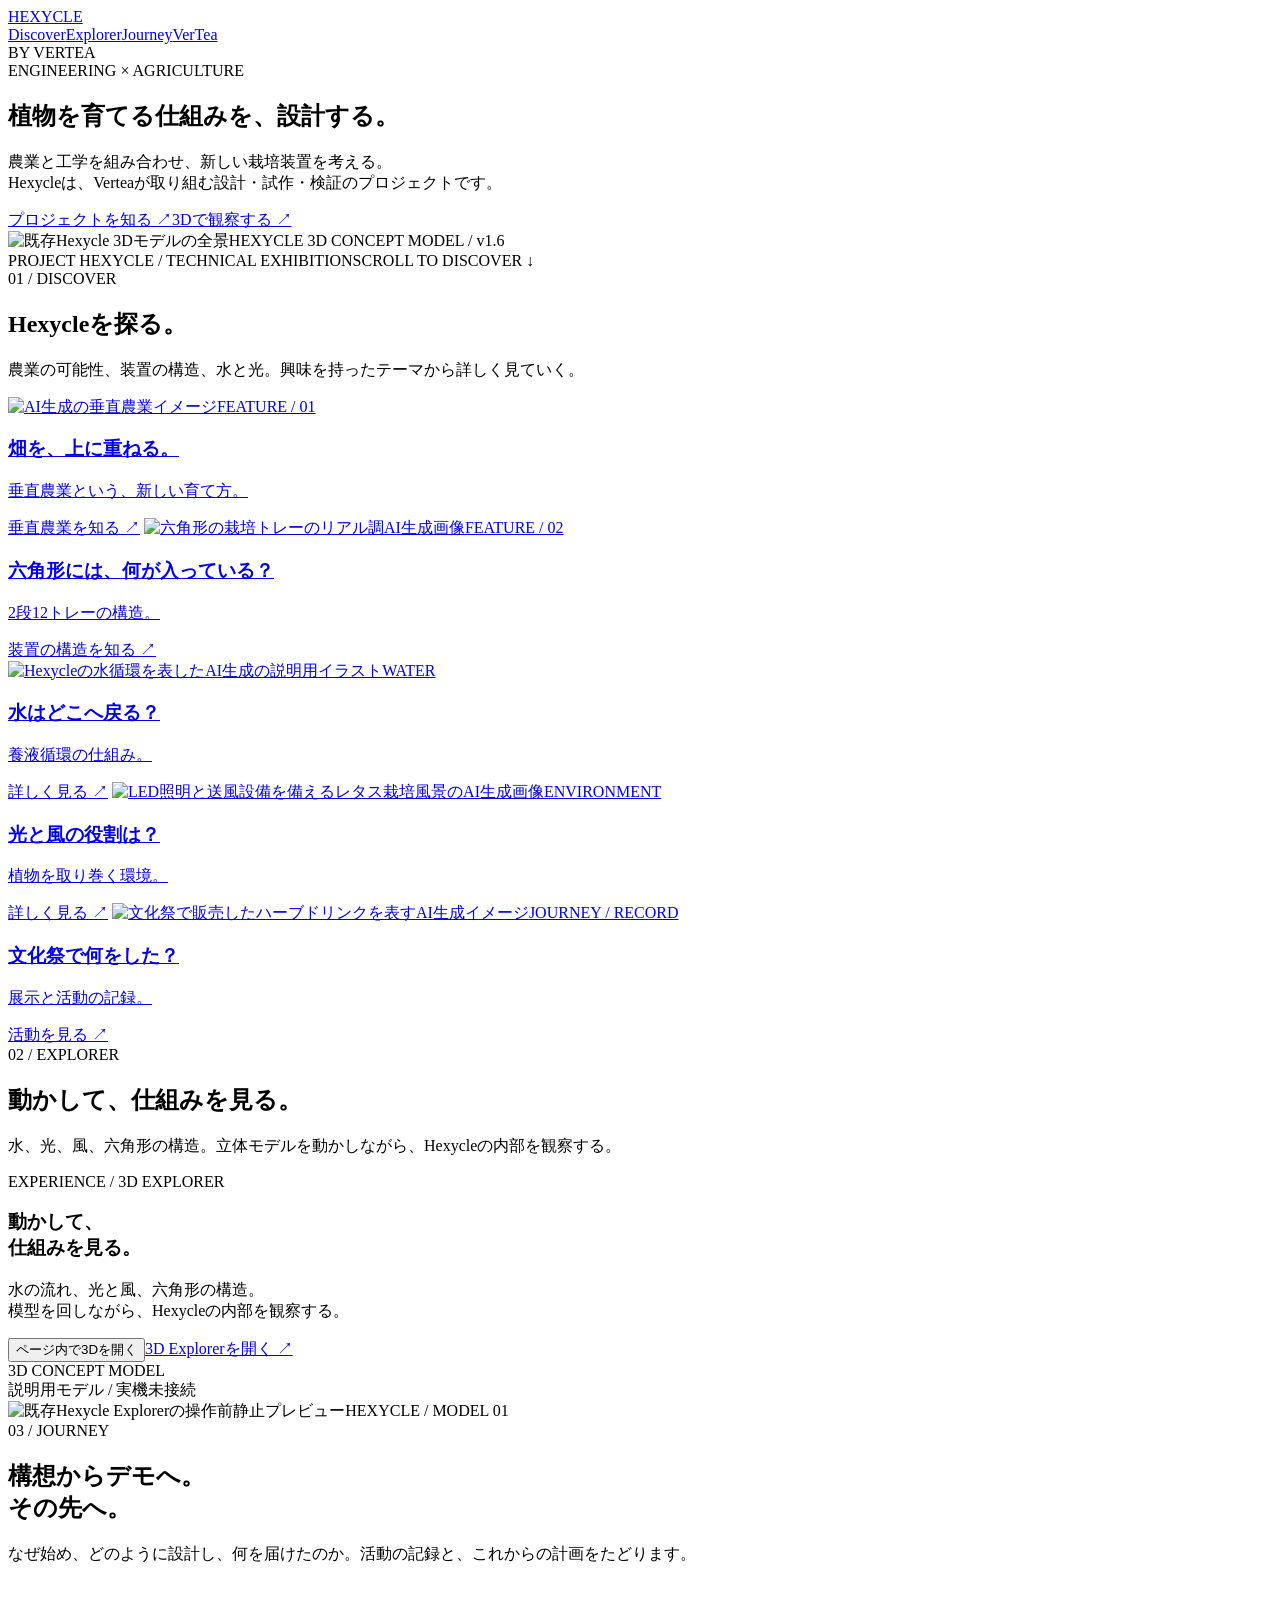
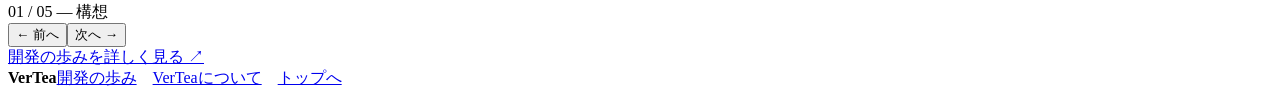
==== commit cec16454: "Add Hexycle nine-page website preview" ====
--- a/public-site/index.html
+++ b/public-site/index.html
@@ -1,84 +1,21 @@
-<!doctype html>
-<html lang="ja">
-<head>
-  <meta charset="utf-8">
-  <meta name="viewport" content="width=device-width, initial-scale=1">
-  <meta name="description" content="Hexycle文化祭展示。垂直NFT水耕栽培ユニットと運用コンセプトを紹介します。">
-  <meta name="theme-color" content="#071712">
-  <title>Hexycle | 栽培を、再設計する。</title>
-  <link rel="stylesheet" href="./styles.css">
-  <script src="./app.js" defer></script>
-</head>
-<body>
-  <a class="skip" href="#main">本文へ移動</a>
-  <header class="site-header">
-    <a class="brand" href="#top" aria-label="Hexycle トップ">HEXYCLE</a>
-    <nav aria-label="メインナビゲーション">
-      <a href="#system">仕組み</a><a href="#showcase">展示</a><a href="#explorer">3Dモデル</a><a href="#products">商品紹介</a>
-    </nav>
-    <span class="event-tag">FESTIVAL EXHIBITION</span>
-  </header>
-
-  <main id="main">
-    <section id="top" class="hero">
-      <div class="grid" aria-hidden="true"></div>
-      <div class="hero-copy">
-        <p class="eyebrow"><span></span> HEXYCLE / GROWING SYSTEM</p>
-        <h1>栽培を、<br><em>再設計する。</em></h1>
-        <p class="lead">育てる設備と、見守る仕組みをひとつに。Hexycleは、垂直NFT水耕栽培の運用を、場所と人にひらくためのプロジェクトです。</p>
-        <div class="actions"><a class="button light" href="#system">仕組みを見る <span>↘</span></a><a class="text-link" href="#showcase">展示内容 <span>→</span></a></div>
-      </div>
-      <div class="render" role="img" aria-label="Hexycle栽培ユニットの抽象図。正式なCADレンダリング画像ではありません。">
-        <div class="render-glow"></div>
-        <svg viewBox="0 0 520 560" aria-hidden="true"><g fill="none" stroke="currentColor" stroke-linecap="round"><path class="frame" d="M92 476 260 74l168 402M128 365h264M168 248h184M92 476h336"/><path class="tray" d="m127 365 133 76 133-76-133-76-133 76Zm41-117 92 53 92-53-92-53-92 53Z"/></g><g class="plant"><circle cx="188" cy="338" r="25"/><circle cx="260" cy="326" r="28"/><circle cx="332" cy="338" r="25"/><circle cx="210" cy="226" r="22"/><circle cx="260" cy="212" r="25"/><circle cx="310" cy="226" r="22"/></g></svg>
-        <p><span>CONCEPT VISUAL</span><strong>VERTICAL NFT<br>GROWING UNIT</strong><small>2 TIERS / 12 SLOTS</small></p>
-      </div>
-      <div class="hero-foot"><span>VERTICAL NFT / 2 TIERS / 12 SLOTS</span><a href="#system">SCROLL TO EXPLORE ↓</a></div>
-    </section>
-
-    <section id="system" class="section system reveal">
-      <header><p class="index">01 / SYSTEM</p><h2>少ない面積を、<br>栽培の密度へ。</h2><p>上下2段・12スロットの栽培面を、日々の運用につながるひとつのシステムとして構成します。</p></header>
-      <div class="detail">
-        <div class="detail-visual" aria-hidden="true"><i></i><i></i><i></i><span>01</span><span>02</span></div>
-        <div class="notes"><article><span>01</span><h3>垂直に使う</h3><p>床面積を増やさず、栽培面を上下に展開。段と位置の単位で育成状況を扱います。</p></article><article><span>02</span><h3>循環を見守る</h3><p>水・光・環境の状態を整理し、設備の外から確認できる運用を目指します。</p></article></div>
-      </div>
-    </section>
-
-    <section id="showcase" aria-label="展示">
-      <div class="console reveal">
-      <div class="console-copy"><p class="index pale">02 / EXHIBITION</p><h2>運転の状態を、<br>曖昧にしない。</h2><p>目標・要求・観測を分けた静的表示で、運転の考え方と安全境界を紹介します。</p><div class="legend"><span><i class="desired"></i>DESIRED / 目標</span><span><i class="commanded"></i>COMMANDED / 要求</span><span><i class="observed"></i>OBSERVED / 観測</span></div></div>
-      <div class="console-ui" aria-label="自動運転画面の静的な展示プレビュー">
-        <div class="console-bar"><span>HEXYCLE CONTROL / UNIT 01</span><em>STATIC PREVIEW</em></div>
-        <div class="status"><div><small>SEQUENCE</small><strong>STEADY GROW</strong></div><div><small>CONNECTION</small><strong class="warning">実機未接続</strong></div><div><small>SAFETY</small><strong>ESP32 LOCAL</strong></div></div>
-        <div class="chart"><div><span>ENVIRONMENT / CONCEPT</span><strong>24.6°C</strong></div><svg viewBox="0 0 560 180" role="img" aria-label="説明用の環境値グラフ"><path class="chart-grid" d="M0 20H560M0 70H560M0 120H560M0 170H560M70 0V180M140 0V180M210 0V180M280 0V180M350 0V180M420 0V180M490 0V180"/><path class="chart-line" d="M0 142C48 135 75 96 116 110s62 41 105 15 57-80 103-62 56 76 103 55 70-60 133-45"/></svg></div>
-        <div class="states"><div><strong>循環ポンプ</strong><span>ON</span><span>ON</span><span>RUN</span></div><div><strong>育成LED</strong><span>70%</span><span>70%</span><span>68%</span></div><div><strong>換気ファン</strong><span>AUTO</span><span>STANDBY</span><span>IDLE</span></div></div>
-        <p class="boundary">STATIC PREVIEW / 実機未接続 — 表示値は説明用であり、実機へ送信されません</p>
-      </div>
-      </div>
-      <section class="explorer-showcase" id="explorer" aria-labelledby="explorer-heading">
-        <h2 id="explorer-heading">Hexycleの仕組みを3Dで見る</h2>
-        <p>モデルを回して、水が循環する道や、葉に届く光と風を見てみよう。</p>
-        <details id="explorer-panel" hidden>
-          <summary>このページで3Dを表示</summary>
-          <template id="explorer-template">
-            <iframe src="./explorer/" title="Hexycle 3D Explorer（説明用モデル）" allow="fullscreen" allowfullscreen></iframe>
-          </template>
-        </details>
-        <a class="text-link" href="./explorer/">3Dモデルを操作する（専用ページ） →</a>
-      </section>
-    </section>
-
-    <section id="products" class="section products reveal">
-      <div class="products-heading"><div><p class="index">03 / GROW WITH HEXYCLE</p><h2>育った苗を、<br>次の人へ。</h2></div><p>文化祭では、Hexycleで育てる苗と栽培の流れをご紹介します。</p></div>
-      <div class="product-list">
-        <article><span class="mark">◌</span><div><small>FESTIVAL DISPLAY</small><h3>水耕栽培の苗</h3></div><p>品種・価格・在庫などの販売情報は、確定した内容を会場でご案内します。</p><strong>会場案内</strong></article>
-        <article><span class="mark">↻</span><div><small>GROWING STORY</small><h3>育成プロセス</h3></div><p>苗が育つまでの循環と、設備・Web画面の役割を展示します。</p><strong>展示紹介</strong></article>
-      </div>
-      <p class="notice">このサイトは展示・商品紹介専用です。注文、予約、ログイン、決済、API通信、実機操作の機能はありません。</p>
-    </section>
-
-    <section class="closing reveal"><p>START THE CYCLE</p><h2>栽培の循環を、<br>ここから。</h2><span>Hexycle文化祭展示で、設備と運用のつながりをご覧ください。</span></section>
-  </main>
-  <footer><div><strong>HEXYCLE</strong><p>育てる設備と、見守る仕組み。</p></div><p>© <span id="year">2026</span> Hexycle</p></footer>
-</body>
-</html>
+<!DOCTYPE html>
+<html lang="ja"><head><meta charset="utf-8"/><meta content="width=device-width,initial-scale=1" name="viewport"/><meta content="Hexycleは農業と工学を組み合わせた垂直水耕栽培の設計・試作プロジェクトです。" name="description"/><title>Hexycle | 植物を育てる仕組みを、設計する。</title><link href="https://fonts.googleapis.com" rel="preconnect"/><link crossorigin="" href="https://fonts.gstatic.com" rel="preconnect"/><link href="https://fonts.googleapis.com/css2?family=IBM+Plex+Mono:wght@400;500;600&amp;family=Noto+Sans+JP:wght@400;500;600;700&amp;family=Shippori+Mincho:wght@400;500;600&amp;display=swap" rel="stylesheet"/><link href="/assets/home.css" rel="stylesheet"/></head><body><div class="canvasContainer"><main aria-label="Hexycle トップページ" class="canvas desktop" data-flow="banded" data-theme="soft" id="canvas">
+<header class="siteHead"><a class="brand" href="#top">HEXYCLE</a><nav class="siteNav"><a href="#discover">Discover</a><a href="#explorer">Explorer</a><a href="#journey">Journey</a><a href="/vertea/">VerTea</a></nav><span class="by">BY VERTEA</span></header>
+<section class="heroSection" id="top"><div class="heroMain"><div class="heroCopy"><div class="eyebrow">ENGINEERING × AGRICULTURE</div><h1><span class="headlineLine">植物を育てる</span><span class="headlineLine">仕組みを、設計する。</span></h1><p>農業と工学を組み合わせ、新しい栽培装置を考える。<br/>Hexycleは、Verteaが取り組む設計・試作・検証のプロジェクトです。</p><div class="heroBtns"><a class="primary" href="#discover">プロジェクトを知る ↗</a><a href="#explorer">3Dで観察する ↗</a></div></div><div class="heroVisual" id="heroVisual"><img alt="既存Hexycle 3Dモデルの全景" src="/assets/home-0.webp"/><span class="heroStamp">HEXYCLE 3D CONCEPT MODEL / v1.6</span></div></div><div class="heroFoot"><span>PROJECT HEXYCLE / TECHNICAL EXHIBITION</span><span>SCROLL TO DISCOVER ↓</span></div></section>
+<section class="section discoverSection" id="discover"><div class="sectIntro"><div><div class="eyebrow">01 / DISCOVER</div><h2>Hexycleを探る。</h2></div><p>農業の可能性、装置の構造、水と光。興味を持ったテーマから詳しく見ていく。</p></div>
+<div class="majorGrid">
+<a class="discoverCard majorCard farm" href="/technology/vertical-farming/"><img alt="AI生成の垂直農業イメージ" class="cardImage" src="/assets/farming.webp"/><span class="cardShade"></span><span class="cardContent"><span class="cardK">FEATURE / 01</span><span class="cardBottom"><h3><span class="majorTitleLine">畑を、</span><span class="majorTitleLine">上に重ねる。</span></h3><p>垂直農業という、新しい育て方。</p><span class="cardMore">垂直農業を知る ↗</span></span></span></a>
+<a class="discoverCard majorCard structure" href="/technology/structure/"><img alt="六角形の栽培トレーのリアル調AI生成画像" class="cardImage" src="/assets/structure.webp"/><span class="cardShade"></span><span class="cardContent"><span class="cardK">FEATURE / 02</span><span class="cardBottom"><h3><span class="majorTitleLine">六角形には、</span><span class="majorTitleLine">何が入っている？</span></h3><p>2段12トレーの構造。</p><span class="cardMore">装置の構造を知る ↗</span></span></span></a>
+</div>
+<div class="minorGrid">
+<a class="discoverCard minorCard water" href="/technology/water-cycle/"><img alt="Hexycleの水循環を表したAI生成の説明用イラスト" class="cardImage" src="/assets/water.webp"/><span class="cardShade"></span><span class="cardContent"><span class="cardK">WATER</span><span class="cardBottom"><h3>水はどこへ戻る？</h3><p>養液循環の仕組み。</p><span class="cardMore">詳しく見る ↗</span></span></span></a>
+<a class="discoverCard minorCard light" href="/technology/environment/"><img alt="LED照明と送風設備を備えるレタス栽培風景のAI生成画像" class="cardImage" src="/assets/environment.webp"/><span class="cardShade"></span><span class="cardContent"><span class="cardK">ENVIRONMENT</span><span class="cardBottom"><h3>光と風の役割は？</h3><p>植物を取り巻く環境。</p><span class="cardMore">詳しく見る ↗</span></span></span></a>
+<a class="discoverCard minorCard record" href="/journey/festival-demo/"><img alt="文化祭で販売したハーブドリンクを表すAI生成イメージ" class="cardImage" src="/assets/festival.webp"/><span class="cardShade"></span><span class="cardContent"><span class="cardK">JOURNEY / RECORD</span><span class="cardBottom"><h3>文化祭で何をした？</h3><p>展示と活動の記録。</p><span class="cardMore">活動を見る ↗</span></span></span></a>
+</div></section>
+<section class="section explorerSection" id="explorer"><div class="exploreHead"><div><div class="eyebrow">02 / EXPLORER</div><h2>動かして、仕組みを見る。</h2></div><p>水、光、風、六角形の構造。立体モデルを動かしながら、Hexycleの内部を観察する。</p></div>
+<div class="exploreStage"><div class="exploreCopy"><div><div class="eyebrow">EXPERIENCE / 3D EXPLORER</div><h3>動かして、<br/>仕組みを見る。</h3><p>水の流れ、光と風、六角形の構造。<br/>模型を回しながら、Hexycleの内部を観察する。</p></div><div><button class="exBtn" id="load3d" type="button">ページ内で3Dを開く</button><a class="exSecLink" href="/explorer/">3D Explorerを開く ↗</a><div class="exMeta">3D CONCEPT MODEL<br/>説明用モデル / 実機未接続</div></div></div><div class="exploreVisual" id="exploreVisual"><img alt="既存Hexycle Explorerの操作前静止プレビュー" src="/assets/home-6.webp"/><span class="exploreHud">HEXYCLE / MODEL 01</span></div></div></section>
+<section class="section journeySection" id="journey"><div class="sectIntro"><div><div class="eyebrow">03 / JOURNEY</div><h2>構想からデモへ。<br/>その先へ。</h2></div><p>なぜ始め、どのように設計し、何を届けたのか。活動の記録と、これからの計画をたどります。</p></div>
+<div aria-label="開発段階を選択" class="journeyTabs" id="journeyTabs" role="group"></div>
+<div class="journeyStage"><div class="journeyCopy"><div><div class="eyebrow" id="journeyKicker"></div><h3 id="journeyTitle"></h3><p id="journeyDescription"></p></div><div class="journeyBottom"><span class="stateTag" id="journeyState"></span><span id="journeySource"></span></div></div><div class="journeyImage" id="journeyImage"><img alt="" id="journeyPhoto" src="/assets/stage-concept.webp"/><span class="photoCaption" id="journeyLabel"></span></div></div>
+<div class="stageFooter"><span class="mono" id="journeyProgress">01 / 05 — 構想</span><div><button id="journeyPrev" type="button">← 前へ</button><button id="journeyNext" type="button">次へ →</button></div><a class="journeyMore" href="/journey/">開発の歩みを詳しく見る ↗</a></div></section>
+<footer class="siteEnd"><strong>VerTea</strong><span><a href="/journey/">開発の歩み</a>　<a href="/vertea/">VerTeaについて</a>　<a href="/">トップへ</a></span></footer></main></div><script defer="" src="/assets/home.js"></script></body></html>
